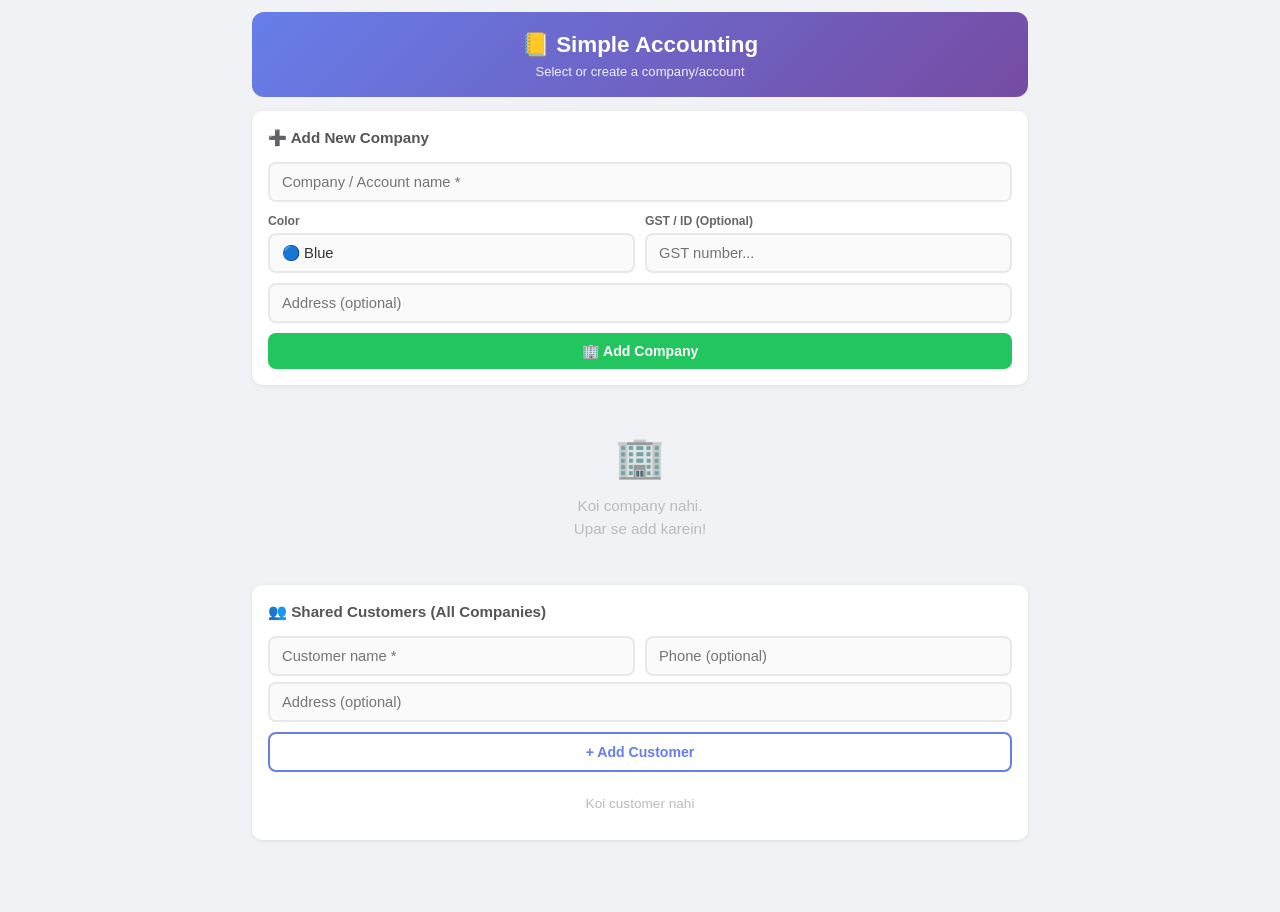
==== index.html @ c984b4d4 "Add files via upload" ====
<!DOCTYPE html>
<html lang="en">
<head>
    <meta charset="UTF-8">
    <meta name="viewport" content="width=device-width, initial-scale=1.0, maximum-scale=1.0, user-scalable=no">
    <meta name="mobile-web-app-capable" content="yes">
    <meta name="apple-mobile-web-app-capable" content="yes">
    <meta name="theme-color" content="#667eea">
    <link rel="manifest" href="manifest.json">
    <link rel="stylesheet" href="style.css">
    <title>📒 Accounting App</title>
</head>
<body>

<!-- ========== SCREEN 1: COMPANY SELECTOR ========== -->
<div id="company-screen" class="app">
    <div class="header">
        <h1>📒 Simple Accounting</h1>
        <p>Select or create a company/account</p>
    </div>

    <!-- Add Company -->
    <div class="card">
        <h2>➕ Add New Company</h2>
        <input type="text" id="new-comp-name" placeholder="Company / Account name *">
        <div class="row">
            <div>
                <label>Color</label>
                <select id="new-comp-color">
                    <option value="#667eea">🔵 Blue</option>
                    <option value="#22c55e">🟢 Green</option>
                    <option value="#ef4444">🔴 Red</option>
                    <option value="#f59e0b">🟡 Orange</option>
                    <option value="#8b5cf6">🟣 Purple</option>
                    <option value="#ec4899">🩷 Pink</option>
                    <option value="#14b8a6">🩵 Teal</option>
                    <option value="#64748b">⚫ Grey</option>
                </select>
            </div>
            <div>
                <label>GST / ID (Optional)</label>
                <input type="text" id="new-comp-gst" placeholder="GST number...">
            </div>
        </div>
        <input type="text" id="new-comp-address" placeholder="Address (optional)">
        <button class="btn btn-green" id="add-comp-btn">🏢 Add Company</button>
    </div>

    <!-- Company List -->
    <div id="company-list"></div>

    <!-- Shared Customers Section -->
    <div class="card" style="margin-top:14px;">
        <h2>👥 Shared Customers (All Companies)</h2>
        <div class="row">
            <div>
                <input type="text" id="global-cust-name" placeholder="Customer name *" style="margin-bottom:6px;">
            </div>
            <div>
                <input type="text" id="global-cust-phone" placeholder="Phone (optional)" style="margin-bottom:6px;">
            </div>
        </div>
        <input type="text" id="global-cust-address" placeholder="Address (optional)">
        <button class="btn btn-outline" id="add-global-cust-btn">+ Add Customer</button>
        <div id="global-cust-list" style="margin-top:12px;"></div>
    </div>
</div>

<!-- ========== SCREEN 2: MAIN APP ========== -->
<div id="main-screen" class="app" style="display:none;">

    <!-- Header with Company Name -->
    <div class="header" id="main-header">
        <div class="header-top">
            <button class="switch-btn" id="switch-btn">🔄</button>
            <div>
                <h1 id="company-title">📒 Company Name</h1>
                <p id="company-subtitle">Accounting</p>
            </div>
            <div style="width:36px;"></div>
        </div>
    </div>

    <!-- Summary -->
    <div class="summary-bar">
        <div class="summary-box income">
            <div class="label">Income</div>
            <div class="value" id="sum-income">₹0</div>
        </div>
        <div class="summary-box expense">
            <div class="label">Expense</div>
            <div class="value" id="sum-expense">₹0</div>
        </div>
        <div class="summary-box balance">
            <div class="label">Balance</div>
            <div class="value" id="sum-balance">₹0</div>
        </div>
    </div>

    <div class="summary-bar">
        <div class="summary-box" style="border-left:3px solid #f59e0b;">
            <div class="label">🟡 Receivable</div>
            <div class="value" style="color:#f59e0b;" id="sum-receivable">₹0</div>
        </div>
        <div class="summary-box" style="border-left:3px solid #8b5cf6;">
            <div class="label">🟣 Payable</div>
            <div class="value" style="color:#8b5cf6;" id="sum-payable">₹0</div>
        </div>
    </div>

    <!-- Tabs -->
    <div class="tabs">
        <button class="tab active" data-tab="new">➕ New</button>
        <button class="tab" data-tab="bills">📋 Bills</button>
        <button class="tab" data-tab="payments">💰 Pay</button>
        <button class="tab" data-tab="customers">👥 Party</button>
    </div>

    <!-- ========== TAB 1: NEW BILL ========== -->
    <div class="section active" id="sec-new">
        <div class="card">
            <h2>📝 Bill Details</h2>
            <div class="row">
                <div>
                    <label>Date</label>
                    <input type="date" id="bill-date">
                </div>
                <div>
                    <label>Bill Type</label>
                    <select id="bill-type">
                        <option value="income">🟢 Income (Sale)</option>
                        <option value="expense">🔴 Expense (Purchase)</option>
                    </select>
                </div>
            </div>

            <label>Customer / Party Name</label>
            <div class="customer-select">
                <select id="bill-customer">
                    <option value="">-- Select Customer --</option>
                </select>
                <button class="btn btn-sm btn-green add-cust-btn" id="show-add-cust" title="Add New">+</button>
            </div>

            <div id="add-customer-box" class="add-customer-box" style="display:none;">
                <input type="text" id="new-customer-name" placeholder="Naya customer name...">
                <input type="text" id="new-customer-phone" placeholder="Phone (optional)">
                <input type="text" id="new-customer-address" placeholder="Address (optional)">
                <div class="btn-row">
                    <button class="btn btn-sm btn-green" id="save-new-cust">✅ Save</button>
                    <button class="btn btn-sm btn-outline" id="hide-add-cust">Cancel</button>
                </div>
            </div>

            <label>Bill Number (Optional)</label>
            <input type="text" id="bill-number" placeholder="INV-001">
        </div>

        <!-- Items -->
        <div class="card">
            <h2>📦 Add Items</h2>
            <div class="row-3">
                <div>
                    <label>Item Name</label>
                    <input type="text" id="item-name" placeholder="Item ka naam">
                </div>
                <div>
                    <label>Qty</label>
                    <input type="number" id="item-qty" value="1" min="1" inputmode="numeric">
                </div>
                <div>
                    <label>Price (₹)</label>
                    <input type="number" id="item-price" placeholder="0" min="0" step="0.01" inputmode="decimal">
                </div>
            </div>
            <button class="btn btn-outline" id="add-item-btn">+ Add Item</button>

            <div id="items-container" style="margin-top:14px;">
                <div class="item-header">
                    <span>Item</span><span>Qty</span><span>Price</span><span>Total</span><span></span>
                </div>
                <div class="items-list" id="items-list"></div>
            </div>

            <div class="totals" id="totals-area" style="display:none;">
                <div class="total-row">
                    <span>Subtotal</span><span id="subtotal">₹0</span>
                </div>
                <div class="row" style="margin:8px 0;">
                    <div>
                        <label>Tax / GST %</label>
                        <input type="number" id="tax-percent" value="0" min="0" max="100" step="0.1" inputmode="decimal">
                    </div>
                    <div>
                        <label>Discount ₹</label>
                        <input type="number" id="discount" value="0" min="0" step="0.01" inputmode="decimal">
                    </div>
                </div>
                <div class="total-row">
                    <span>Tax Amount</span><span id="tax-amount">₹0</span>
                </div>
                <div class="total-row">
                    <span>Discount</span><span id="discount-show">-₹0</span>
                </div>
                <div class="total-row grand">
                    <span>Grand Total</span><span id="grand-total">₹0</span>
                </div>
            </div>
        </div>

        <!-- Initial Payment -->
        <div class="card">
            <h2>💰 Initial Payment</h2>
            <div class="row">
                <div>
                    <label>Paid Amount (₹)</label>
                    <input type="number" id="bill-paid" value="0" min="0" step="0.01" inputmode="decimal">
                </div>
                <div>
                    <label>Payment Mode</label>
                    <select id="bill-pay-mode">
                        <option value="cash">💵 Cash</option>
                        <option value="upi">📱 UPI</option>
                        <option value="bank">🏦 Bank Transfer</option>
                        <option value="card">💳 Card</option>
                        <option value="cheque">📄 Cheque</option>
                        <option value="other">Other</option>
                    </select>
                </div>
            </div>
            <div class="remaining-box" id="remaining-box" style="display:none;">
                <span>⏳ Remaining: </span>
                <span id="remaining-amount" class="remaining-value">₹0</span>
            </div>
        </div>

        <!-- Notes & Save -->
        <div class="card">
            <label>Notes (Optional)</label>
            <textarea id="bill-notes" placeholder="Koi extra note..."></textarea>
            <div class="btn-row" style="margin-top:8px;">
                <button class="btn btn-green" id="save-btn">💾 Save Bill</button>
                <button class="btn btn-orange" id="clear-btn" style="flex:0.5;">🔄 Clear</button>
            </div>
        </div>
    </div>

    <!-- ========== TAB 2: ALL BILLS ========== -->
    <div class="section" id="sec-bills">
        <div class="filter-bar">
            <div class="fg">
                <label>Search</label>
                <input type="text" id="f-search" placeholder="Customer/Item...">
            </div>
            <div class="fg">
                <label>Type</label>
                <select id="f-type">
                    <option value="all">All</option>
                    <option value="income">Income</option>
                    <option value="expense">Expense</option>
                </select>
            </div>
            <div class="fg">
                <label>Status</label>
                <select id="f-status">
                    <option value="all">All</option>
                    <option value="paid">Paid ✅</option>
                    <option value="partial">Partial 🟡</option>
                    <option value="unpaid">Unpaid 🔴</option>
                </select>
            </div>
        </div>
        <div class="filter-bar">
            <div class="fg">
                <label>Month</label>
                <input type="month" id="f-month">
            </div>
            <div class="fg" style="flex:0;">
                <label>&nbsp;</label>
                <button class="btn btn-sm btn-outline" id="clear-filter-btn">✕ Clear</button>
            </div>
        </div>
        <div class="btn-row" style="margin-bottom:14px;">
            <button class="btn btn-primary" id="export-btn">📥 Export CSV</button>
        </div>
        <div id="bills-container"></div>
    </div>

    <!-- ========== TAB 3: PAYMENTS ========== -->
    <div class="section" id="sec-payments">
        <div class="card">
            <h2>💰 Add Payment to Bill</h2>
            <label>Select Bill (with remaining)</label>
            <select id="pay-bill-select">
                <option value="">-- Select Bill --</option>
            </select>
            <div id="pay-bill-info" class="pay-info" style="display:none;"></div>
            <div class="row">
                <div>
                    <label>Payment Amount (₹)</label>
                    <input type="number" id="pay-amount" placeholder="0" min="0" step="0.01" inputmode="decimal">
                </div>
                <div>
                    <label>Payment Mode</label>
                    <select id="pay-mode">
                        <option value="cash">💵 Cash</option>
                        <option value="upi">📱 UPI</option>
                        <option value="bank">🏦 Bank Transfer</option>
                        <option value="card">💳 Card</option>
                        <option value="cheque">📄 Cheque</option>
                        <option value="other">Other</option>
                    </select>
                </div>
            </div>
            <label>Payment Date</label>
            <input type="date" id="pay-date">
            <label>Note (Optional)</label>
            <input type="text" id="pay-note" placeholder="e.g. Partial payment">
            <button class="btn btn-green" id="pay-save-btn">💰 Add Payment</button>
        </div>
        <div class="card">
            <h2>📜 Recent Payments</h2>
            <div id="payments-list"></div>
        </div>
    </div>

    <!-- ========== TAB 4: CUSTOMERS ========== -->
    <div class="section" id="sec-customers">
        <div class="card">
            <h2>➕ Add New Customer (Shared)</h2>
            <input type="text" id="cust-name" placeholder="Customer name *">
            <input type="text" id="cust-phone" placeholder="Phone (optional)">
            <input type="text" id="cust-address" placeholder="Address (optional)">
            <button class="btn btn-green" id="save-cust-btn">💾 Save Customer</button>
        </div>
        <div id="customers-container"></div>
    </div>
</div>

<!-- Toast -->
<div id="toast" class="toast"></div>

<!-- Modal -->
<div id="modal" class="modal-bg" style="display:none;">
    <div class="modal-box">
        <h3 id="modal-title">🗑️ Delete?</h3>
        <p id="modal-msg">Kya aap sure hain?</p>
        <div class="btn-row" style="justify-content:center;">
            <button class="btn btn-sm btn-red" id="modal-yes">Haan, Delete</button>
            <button class="btn btn-sm btn-outline" id="modal-no">Cancel</button>
        </div>
    </div>
</div>

<script src="app.js"></script>
<script>
if ('serviceWorker' in navigator) {
    window.addEventListener('load', function() {
        navigator.serviceWorker.register('./service-worker.js').catch(function(){});
    });
}
</script>
</body>
</html>
---- style.css ----
/* === Reset === */
*, *::before, *::after {
    margin: 0;
    padding: 0;
    box-sizing: border-box;
}

body {
    font-family: -apple-system, BlinkMacSystemFont, 'Segoe UI', Roboto, Arial, sans-serif;
    background: #f0f2f5;
    color: #333;
    line-height: 1.5;
    -webkit-text-size-adjust: 100%;
}

.app {
    max-width: 800px;
    margin: 0 auto;
    padding: 12px;
    padding-bottom: 60px;
}

/* === Header === */
.header {
    background: linear-gradient(135deg, #667eea, #764ba2);
    color: white;
    padding: 16px;
    border-radius: 12px;
    text-align: center;
    margin-bottom: 14px;
}

.header h1 { font-size: 1.4rem; }
.header p { font-size: 0.82rem; opacity: 0.9; }

.header-top {
    display: flex;
    align-items: center;
    justify-content: space-between;
    gap: 10px;
}

.switch-btn {
    width: 36px;
    height: 36px;
    border-radius: 50%;
    border: 2px solid rgba(255,255,255,0.5);
    background: rgba(255,255,255,0.15);
    color: white;
    font-size: 1.1rem;
    cursor: pointer;
    display: flex;
    align-items: center;
    justify-content: center;
    -webkit-tap-highlight-color: transparent;
    transition: 0.2s;
}

.switch-btn:active {
    background: rgba(255,255,255,0.3);
}

/* === Summary === */
.summary-bar {
    display: grid;
    grid-template-columns: repeat(auto-fit, minmax(120px, 1fr));
    gap: 8px;
    margin-bottom: 10px;
}

.summary-box {
    background: white;
    border-radius: 10px;
    padding: 12px 8px;
    text-align: center;
    box-shadow: 0 1px 4px rgba(0,0,0,0.08);
}

.summary-box .label {
    font-size: 0.68rem;
    text-transform: uppercase;
    color: #888;
    letter-spacing: 0.5px;
}

.summary-box .value {
    font-size: 1.15rem;
    font-weight: 700;
    margin-top: 2px;
}

.summary-box.income .value { color: #22c55e; }
.summary-box.expense .value { color: #ef4444; }
.summary-box.balance .value { color: #667eea; }

/* === Tabs === */
.tabs {
    display: flex;
    margin-bottom: 14px;
    background: white;
    border-radius: 10px;
    overflow: hidden;
    box-shadow: 0 1px 4px rgba(0,0,0,0.08);
}

.tab {
    flex: 1;
    padding: 11px 4px;
    text-align: center;
    font-weight: 600;
    font-size: 0.78rem;
    cursor: pointer;
    border: none;
    background: white;
    color: #888;
    transition: 0.2s;
    -webkit-tap-highlight-color: transparent;
}

.tab.active {
    background: #667eea;
    color: white;
}

.section { display: none; }
.section.active { display: block; }

/* === Card === */
.card {
    background: white;
    border-radius: 10px;
    padding: 16px;
    margin-bottom: 12px;
    box-shadow: 0 1px 4px rgba(0,0,0,0.08);
}

.card h2 {
    font-size: 0.95rem;
    margin-bottom: 12px;
    color: #555;
}

/* === Form Elements === */
label {
    font-size: 0.76rem;
    font-weight: 600;
    color: #666;
    display: block;
    margin-bottom: 3px;
}

input, select, textarea {
    width: 100%;
    padding: 10px 12px;
    border: 2px solid #e8e8e8;
    border-radius: 8px;
    font-size: 0.92rem;
    margin-bottom: 10px;
    background: #fafafa;
    color: #333;
    -webkit-appearance: none;
    appearance: none;
}

input:focus, select:focus, textarea:focus {
    outline: none;
    border-color: #667eea;
    background: white;
}

textarea {
    resize: vertical;
    min-height: 50px;
}

.row {
    display: grid;
    grid-template-columns: 1fr 1fr;
    gap: 10px;
}

.row-3 {
    display: grid;
    grid-template-columns: 2fr 1fr 1fr;
    gap: 10px;
}

/* === Customer Select === */
.customer-select {
    display: flex;
    gap: 8px;
    margin-bottom: 10px;
}

.customer-select select {
    flex: 1;
    margin-bottom: 0;
}

.add-cust-btn {
    width: 42px !important;
    min-width: 42px !important;
    height: 42px;
    padding: 0 !important;
    font-size: 1.3rem !important;
    display: flex !important;
    align-items: center;
    justify-content: center;
}

.add-customer-box {
    background: #f0fdf4;
    border: 2px solid #86efac;
    border-radius: 10px;
    padding: 12px;
    margin-bottom: 10px;
}

.add-customer-box input {
    background: white;
}

/* === Buttons === */
.btn {
    padding: 10px 18px;
    border: none;
    border-radius: 8px;
    font-size: 0.88rem;
    font-weight: 600;
    cursor: pointer;
    width: 100%;
    -webkit-tap-highlight-color: transparent;
    transition: 0.2s;
}

.btn:active { transform: scale(0.97); }

.btn-primary { background: #667eea; color: white; }
.btn-primary:active { background: #5a6fd6; }
.btn-green { background: #22c55e; color: white; }
.btn-green:active { background: #1eab53; }
.btn-red { background: #ef4444; color: white; }
.btn-red:active { background: #dc2626; }
.btn-orange { background: #f59e0b; color: white; }
.btn-orange:active { background: #d97706; }
.btn-outline {
    background: white;
    color: #667eea;
    border: 2px solid #667eea;
}
.btn-outline:active { background: #f0f0ff; }
.btn-sm {
    padding: 7px 12px;
    font-size: 0.8rem;
    width: auto;
}

.btn-row {
    display: flex;
    gap: 8px;
    margin-top: 4px;
}

/* === Items === */
.items-list { margin-bottom: 10px; }

.item-row {
    display: grid;
    grid-template-columns: 2fr 1fr 1fr 1fr auto;
    gap: 6px;
    align-items: center;
    padding: 8px 10px;
    background: #f8f9ff;
    border-radius: 8px;
    margin-bottom: 5px;
    font-size: 0.82rem;
}

.item-row .item-name { font-weight: 600; }
.item-row .item-total { font-weight: 700; color: #667eea; }

.item-remove {
    width: 28px;
    height: 28px;
    border: none;
    background: #fee2e2;
    color: #ef4444;
    border-radius: 6px;
    font-size: 1rem;
    cursor: pointer;
    display: flex;
    align-items: center;
    justify-content: center;
}

.item-header {
    display: grid;
    grid-template-columns: 2fr 1fr 1fr 1fr auto;
    gap: 6px;
    padding: 0 10px 4px;
    font-size: 0.68rem;
    color: #999;
    font-weight: 600;
    text-transform: uppercase;
}

/* === Totals === */
.totals {
    border-top: 2px dashed #e8e8e8;
    margin-top: 10px;
    padding-top: 8px;
}

.total-row {
    display: flex;
    justify-content: space-between;
    padding: 3px 0;
    font-size: 0.88rem;
}

.total-row.grand {
    font-size: 1.05rem;
    font-weight: 700;
    color: #667eea;
    border-top: 2px solid #667eea;
    padding-top: 8px;
    margin-top: 5px;
}

/* === Remaining Box === */
.remaining-box {
    background: #fef3c7;
    border: 2px solid #f59e0b;
    border-radius: 8px;
    padding: 10px 14px;
    margin-top: 8px;
    display: flex;
    justify-content: space-between;
    align-items: center;
    font-weight: 600;
    font-size: 0.95rem;
}

.remaining-value {
    color: #d97706;
    font-size: 1.1rem;
}

/* === Payment Info Box === */
.pay-info {
    background: #f0f9ff;
    border: 2px solid #7dd3fc;
    border-radius: 8px;
    padding: 12px;
    margin-bottom: 12px;
    font-size: 0.85rem;
}

.pay-info .pi-row {
    display: flex;
    justify-content: space-between;
    padding: 2px 0;
}

.pay-info .pi-label { color: #666; }
.pay-info .pi-val { font-weight: 600; }

/* === Status Badge === */
.status-badge {
    display: inline-block;
    padding: 2px 8px;
    border-radius: 10px;
    font-size: 0.7rem;
    font-weight: 700;
    text-transform: uppercase;
}

.status-paid { background: #d1fae5; color: #065f46; }
.status-partial { background: #fef3c7; color: #92400e; }
.status-unpaid { background: #fee2e2; color: #991b1b; }

/* === Filter Bar === */
.filter-bar {
    display: flex;
    gap: 8px;
    margin-bottom: 10px;
    flex-wrap: wrap;
}

.filter-bar .fg { flex: 1; min-width: 80px; }
.filter-bar label { font-size: 0.68rem; }

.filter-bar input,
.filter-bar select {
    margin-bottom: 0;
    padding: 8px;
    font-size: 0.82rem;
}

/* === Bill Card === */
.bill-card {
    background: white;
    border-radius: 10px;
    padding: 14px;
    margin-bottom: 10px;
    box-shadow: 0 1px 4px rgba(0,0,0,0.08);
    border-left: 4px solid #667eea;
}

.bill-card.income-bill { border-left-color: #22c55e; }
.bill-card.expense-bill { border-left-color: #ef4444; }

.bill-top {
    display: flex;
    justify-content: space-between;
    align-items: flex-start;
    margin-bottom: 4px;
}

.bill-customer { font-weight: 700; font-size: 0.95rem; }

.bill-amount { font-weight: 700; font-size: 1.05rem; }
.bill-amount.income-text { color: #22c55e; }
.bill-amount.expense-text { color: #ef4444; }

.bill-meta {
    font-size: 0.75rem;
    color: #999;
    display: flex;
    gap: 8px;
    flex-wrap: wrap;
}

.bill-items {
    font-size: 0.8rem;
    color: #666;
    margin-top: 5px;
    padding: 6px 8px;
    background: #f8f9fa;
    border-radius: 6px;
}

.bill-items span {
    display: block;
    padding: 1px 0;
}

/* === Payment Bar === */
.payment-bar {
    margin-top: 8px;
    background: #f1f5f9;
    border-radius: 6px;
    overflow: hidden;
    height: 22px;
    position: relative;
}

.payment-fill {
    height: 100%;
    border-radius: 6px;
    transition: width 0.3s;
}

.payment-fill.fill-full { background: #22c55e; }
.payment-fill.fill-partial { background: #f59e0b; }
.payment-fill.fill-zero { background: #ef4444; width: 100%; }

.payment-text {
    position: absolute;
    top: 0; left: 0; right: 0; bottom: 0;
    display: flex;
    align-items: center;
    justify-content: center;
    font-size: 0.72rem;
    font-weight: 600;
    color: #333;
}

/* === Payment History === */
.pay-history {
    margin-top: 8px;
    font-size: 0.78rem;
}

.pay-entry {
    display: flex;
    justify-content: space-between;
    align-items: center;
    padding: 5px 8px;
    background: #f0fdf4;
    border-radius: 6px;
    margin-bottom: 4px;
}

.pay-entry.expense-pay { background: #fef2f2; }

.bill-actions {
    display: flex;
    gap: 6px;
    margin-top: 8px;
}

/* === Company Card (Selector Screen) === */
.company-card {
    background: white;
    border-radius: 12px;
    padding: 16px;
    margin-bottom: 10px;
    box-shadow: 0 1px 4px rgba(0,0,0,0.08);
    border-left: 5px solid #667eea;
    cursor: pointer;
    transition: 0.2s;
    -webkit-tap-highlight-color: transparent;
}

.company-card:active {
    transform: scale(0.98);
    box-shadow: 0 2px 8px rgba(0,0,0,0.12);
}

.comp-top {
    display: flex;
    justify-content: space-between;
    align-items: flex-start;
}

.comp-name {
    font-weight: 700;
    font-size: 1.1rem;
}

.comp-detail {
    font-size: 0.78rem;
    color: #888;
    margin-top: 2px;
}

.comp-stats {
    display: flex;
    gap: 12px;
    margin-top: 8px;
    font-size: 0.8rem;
    flex-wrap: wrap;
}

.comp-stat {
    padding: 4px 10px;
    border-radius: 6px;
    background: #f8f9fa;
    font-weight: 600;
}

.comp-actions {
    display: flex;
    gap: 6px;
    margin-top: 10px;
}

/* === Customer Card === */
.customer-card {
    background: white;
    border-radius: 10px;
    padding: 12px;
    margin-bottom: 10px;
    box-shadow: 0 1px 4px rgba(0,0,0,0.08);
    border-left: 4px solid #667eea;
}

.cust-top {
    display: flex;
    justify-content: space-between;
    align-items: flex-start;
}

.cust-name { font-weight: 700; font-size: 0.95rem; }

.cust-detail {
    font-size: 0.78rem;
    color: #888;
    margin-top: 2px;
}

.cust-stats {
    text-align: right;
    font-size: 0.78rem;
}

/* === Global Customer List (Selector Screen) === */
.gcust-item {
    display: flex;
    justify-content: space-between;
    align-items: center;
    padding: 8px 10px;
    background: #f8f9fa;
    border-radius: 8px;
    margin-bottom: 5px;
    font-size: 0.85rem;
}

.gcust-name { font-weight: 600; }

.gcust-detail {
    font-size: 0.75rem;
    color: #999;
}

/* === Empty State === */
.empty {
    text-align: center;
    padding: 30px 20px;
    color: #bbb;
    font-size: 0.95rem;
}

.empty .emoji {
    font-size: 2.5rem;
    display: block;
    margin-bottom: 8px;
}

/* === Toast === */
.toast {
    position: fixed;
    bottom: 20px;
    left: 50%;
    transform: translateX(-50%) translateY(100px);
    background: #333;
    color: white;
    padding: 10px 22px;
    border-radius: 25px;
    font-size: 0.85rem;
    font-weight: 500;
    box-shadow: 0 4px 15px rgba(0,0,0,0.2);
    transition: transform 0.3s ease;
    z-index: 2000;
    white-space: nowrap;
    max-width: 90%;
    text-align: center;
}

.toast.show {
    transform: translateX(-50%) translateY(0);
}

/* === Modal === */
.modal-bg {
    position: fixed;
    top: 0; left: 0;
    width: 100%; height: 100%;
    background: rgba(0,0,0,0.5);
    display: flex;
    align-items: center;
    justify-content: center;
    z-index: 1000;
}

.modal-box {
    background: white;
    border-radius: 12px;
    padding: 22px;
    width: 90%;
    max-width: 360px;
    text-align: center;
}

.modal-box h3 { margin-bottom: 8px; }

.modal-box p {
    color: #888;
    margin-bottom: 16px;
    font-size: 0.88rem;
}

/* === Responsive === */
@media (max-width: 500px) {
    .row-3 {
        grid-template-columns: 1fr 1fr;
    }

    .row-3 > div:first-child {
        grid-column: 1 / -1;
    }

    .item-header { display: none; }

    .item-row {
        grid-template-columns: 1fr 1fr;
        gap: 4px;
    }

    .item-row .item-name {
        grid-column: 1 / -1;
    }

    .tab {
        font-size: 0.72rem;
        padding: 10px 2px;
    }

    .summary-box .value {
        font-size: 1rem;
    }

    .comp-stats {
        gap: 6px;
    }

    .comp-stat {
        font-size: 0.72rem;
        padding: 3px 6px;
    }
}

@media (max-width: 360px) {
    .row {
        grid-template-columns: 1fr;
    }

    .summary-bar {
        grid-template-columns: 1fr 1fr 1fr;
        gap: 6px;
    }

    .summary-box {
        padding: 8px 4px;
    }

    .summary-box .value {
        font-size: 0.9rem;
    }

    .summary-box .label {
        font-size: 0.6rem;
    }
}
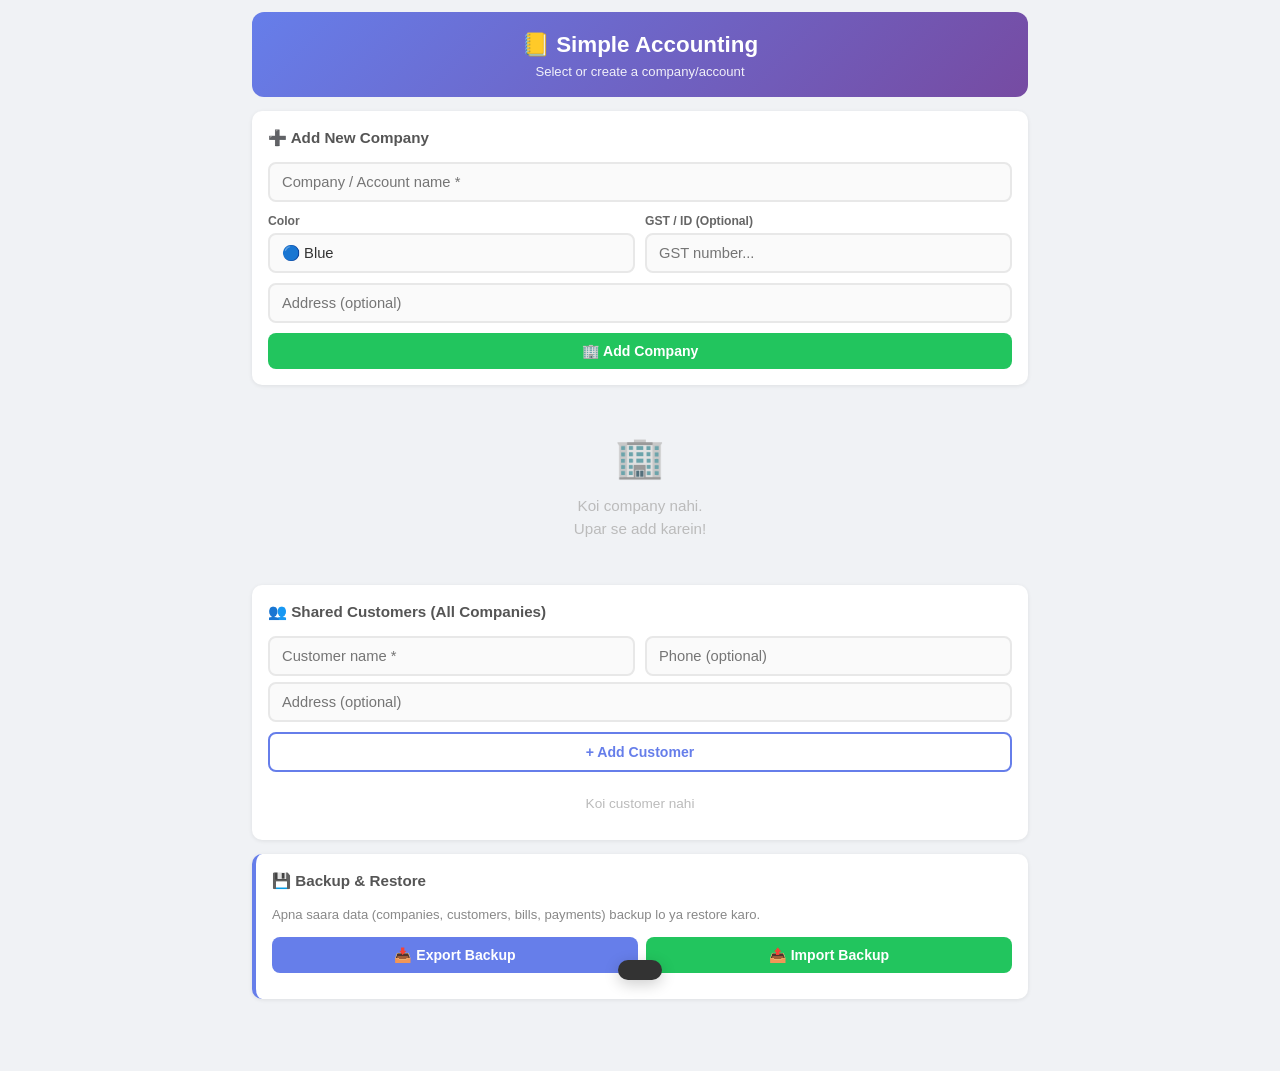
==== commit f969eb93: "Update index.html" ====
--- a/index.html
+++ b/index.html
@@ -64,6 +64,24 @@
         <button class="btn btn-outline" id="add-global-cust-btn">+ Add Customer</button>
         <div id="global-cust-list" style="margin-top:12px;"></div>
     </div>
+
+    <!-- Backup Section -->
+    <div class="card" style="margin-top:14px;border-left:4px solid #667eea;">
+        <h2>💾 Backup & Restore</h2>
+        <p style="font-size:0.82rem;color:#888;margin-bottom:12px;">
+            Apna saara data (companies, customers, bills, payments) backup lo ya restore karo.
+        </p>
+        <div class="btn-row">
+            <button class="btn btn-primary" id="export-backup-btn">
+                📥 Export Backup
+            </button>
+            <button class="btn btn-green" id="import-backup-btn">
+                📤 Import Backup
+            </button>
+        </div>
+        <input type="file" id="import-file-input" accept=".json" style="display:none;">
+        <div id="backup-info" style="margin-top:10px;font-size:0.78rem;color:#888;"></div>
+    </div>
 </div>
 
 <!-- ========== SCREEN 2: MAIN APP ========== -->
@@ -360,5 +378,35 @@
     });
 }
 </script>
+<script src="app.js"></script>
+<script>
+if ('serviceWorker' in navigator) {
+    window.addEventListener('load', function() {
+        navigator.serviceWorker.register('./service-worker.js')
+            .then(function(reg) {
+                // Har 1 minute me update check karo
+                setInterval(function() {
+                    reg.update();
+                }, 60000);
+
+                // Naya SW ready hai to page reload karo
+                reg.addEventListener('updatefound', function() {
+                    var newWorker = reg.installing;
+                    newWorker.addEventListener('statechange', function() {
+                        if (newWorker.state === 'activated') {
+                            // Naya version aaya — reload karo
+                            if (confirm('🔄 Naya update available hai! Reload karein?')) {
+                                window.location.reload();
+                            }
+                        }
+                    });
+                });
+            })
+            .catch(function(err) {
+                console.log('SW fail:', err);
+            });
+    });
+}
+</script>
 </body>
-</html>+</html>
